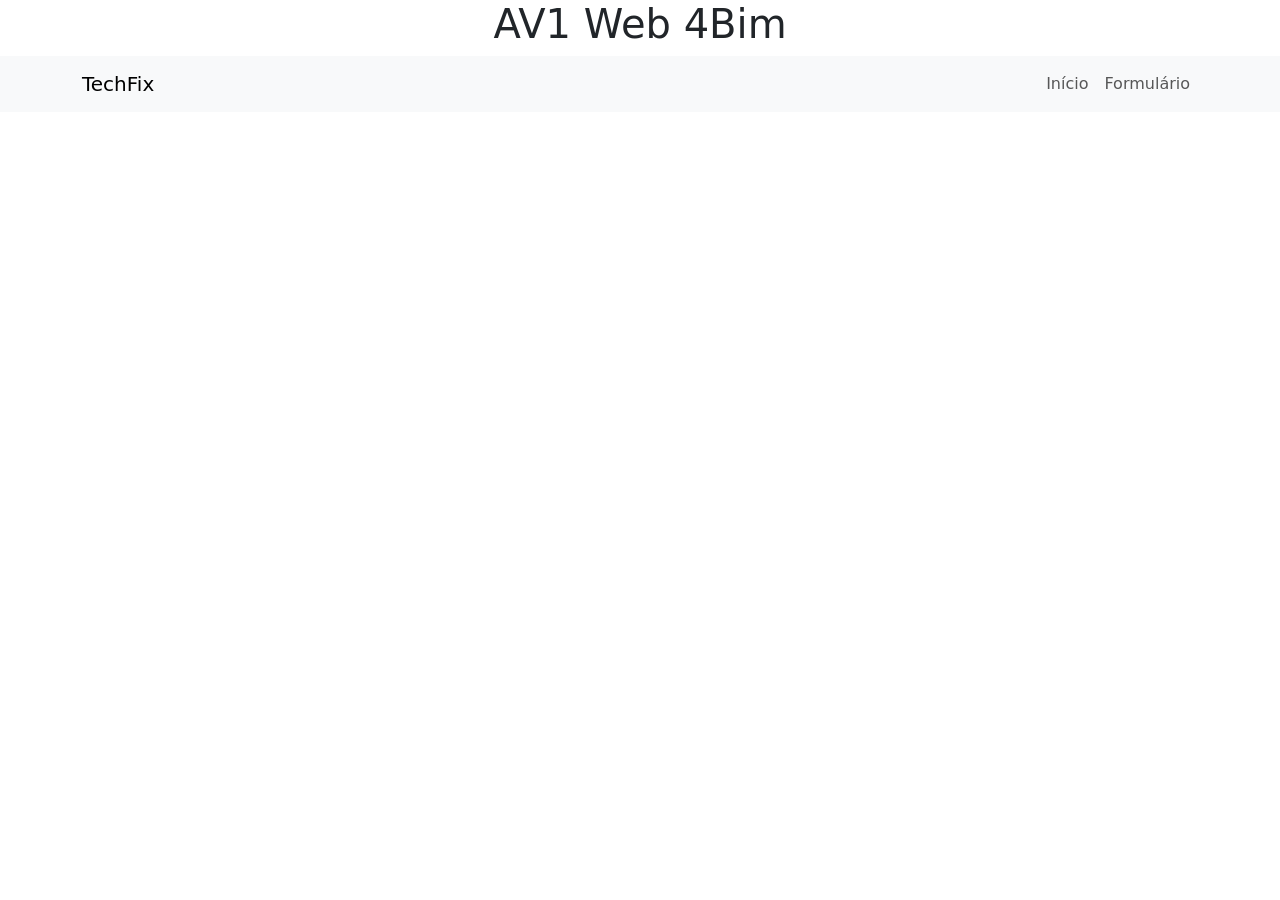
==== html/index.html @ a03c1fba "first commit" ====
<!DOCTYPE html>
<html lang="pt-br">
<head>
  <meta charset="UTF-8">
  <meta name="viewport" content="width=device-width, initial-scale=1.0">
  <title>AV1 Web 4Bim</title>

  <link
      href="https://cdn.jsdelivr.net/npm/bootstrap@5.3.8/dist/css/bootstrap.min.css"
      rel="stylesheet"
      integrity="sha384-sRIl4kxILFvY47J16cr9ZwB07vP4J8+LH7qKQnuqkuIAvNWLzeN8tE5YBujZqJLB"
      crossorigin="anonymous"
    />
    <link rel="stylesheet" href="css/style.css" />
</head>
<body>
  <h1 class="text-center">AV1 Web 4Bim</h1>
  <nav class="navbar navbar-expand-md bg-body-tertiary">
      <div class="container">
        <a class="navbar-brand" href="index.html"> TechFix </a>

        <div class="navbar-nav">
          <a class="nav-link" href="index.html">Início</a>
            <a class="nav-link" href="formulario.html">Formulário</a>
</body>
</html>
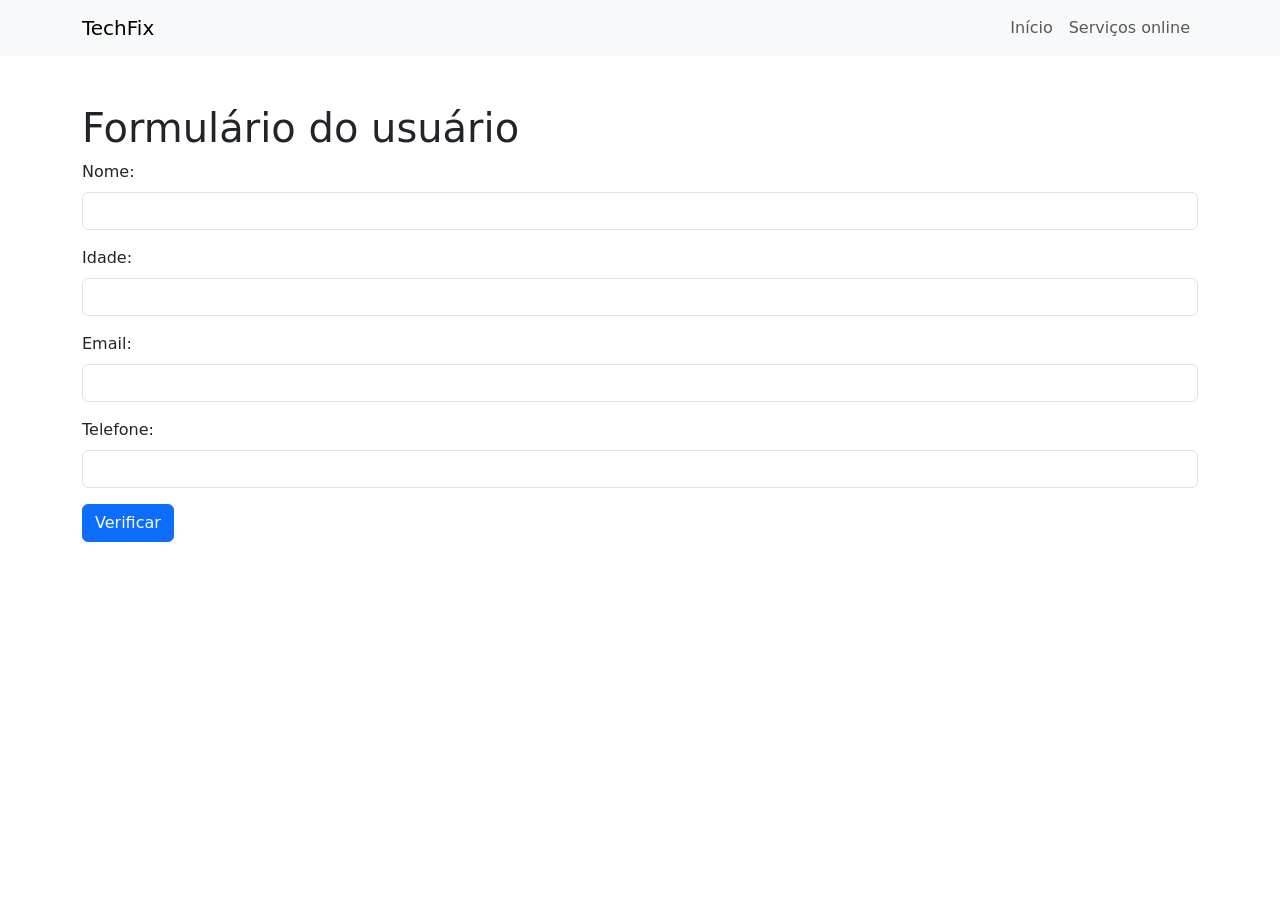
==== commit 32d14904: "av1-part0" ====
--- a/html/index.html
+++ b/html/index.html
@@ -1,26 +1,70 @@
-<!DOCTYPE html>
+<!doctype html>
 <html lang="pt-br">
-<head>
-  <meta charset="UTF-8">
-  <meta name="viewport" content="width=device-width, initial-scale=1.0">
-  <title>AV1 Web 4Bim</title>
+  <head>
+    <meta charset="UTF-8" />
+    <meta name="viewport" content="width=device-width, initial-scale=1.0" />
+    <title>Introdução Javascript</title>
 
-  <link
+    <link
       href="https://cdn.jsdelivr.net/npm/bootstrap@5.3.8/dist/css/bootstrap.min.css"
       rel="stylesheet"
       integrity="sha384-sRIl4kxILFvY47J16cr9ZwB07vP4J8+LH7qKQnuqkuIAvNWLzeN8tE5YBujZqJLB"
       crossorigin="anonymous"
     />
+
     <link rel="stylesheet" href="css/style.css" />
-</head>
-<body>
-  <h1 class="text-center">AV1 Web 4Bim</h1>
-  <nav class="navbar navbar-expand-md bg-body-tertiary">
+  </head>
+  <body>
+    <nav class="navbar navbar-expand-md bg-body-tertiary">
       <div class="container">
         <a class="navbar-brand" href="index.html"> TechFix </a>
 
         <div class="navbar-nav">
           <a class="nav-link" href="index.html">Início</a>
-            <a class="nav-link" href="formulario.html">Formulário</a>
-</body>
+            <a class="nav-link" href="formulario.html">Serviços online</a>
+  </div>
+      </div>
+    </nav>
+    <main class="container mt-5">
+      <h1 id="titulo">Formulário do usuário</h1>
+      <form id="formulario">
+        <div class="mb-3">
+          <label for="nome" class="form-label"> Nome: </label>
+
+          <input type="text" id="nome" class="form-control" />
+        </div>
+
+        <div class="mb-3">
+          <label for="idade" class="form-label"> Idade: </label>
+          <input type="number" id="idade" class="form-control" />
+          
+        </div>  
+            <div class="mb-3">
+            <label for="email" class="form-label"> Email: </label>
+          <input type="email" id="email" class="form-control" />
+          </div>
+          
+          
+          <div class="mb-3">
+            <label for="telefone" class="form-label"> Telefone: </label>
+          <input type="tel" id="telefone" class="form-control" />
+          </div>  
+
+
+            
+        <button id="botao" type="submit" class="btn btn-primary">
+          Verificar
+        </button>
+      </form>
+
+      <p id="resultado" class="alert d-none mt-3"></p>
+    </main>
+
+            <script
+    src="https://cdn.jsdelivr.net/npm/bootstrap@5.3.8/dist/js/bootstrap.bundle.min.js"
+    integrity="sha384-FKyoEForCGlyvwx9Hj09JcYn3nv7wiPVlz7YYwJrWVcXK/BmnVDxM+D2scQbITxI"
+    crossorigin="anonymous"
+    ></script>
+    <script src="js/script.js"></script>
+  </body>
 </html>
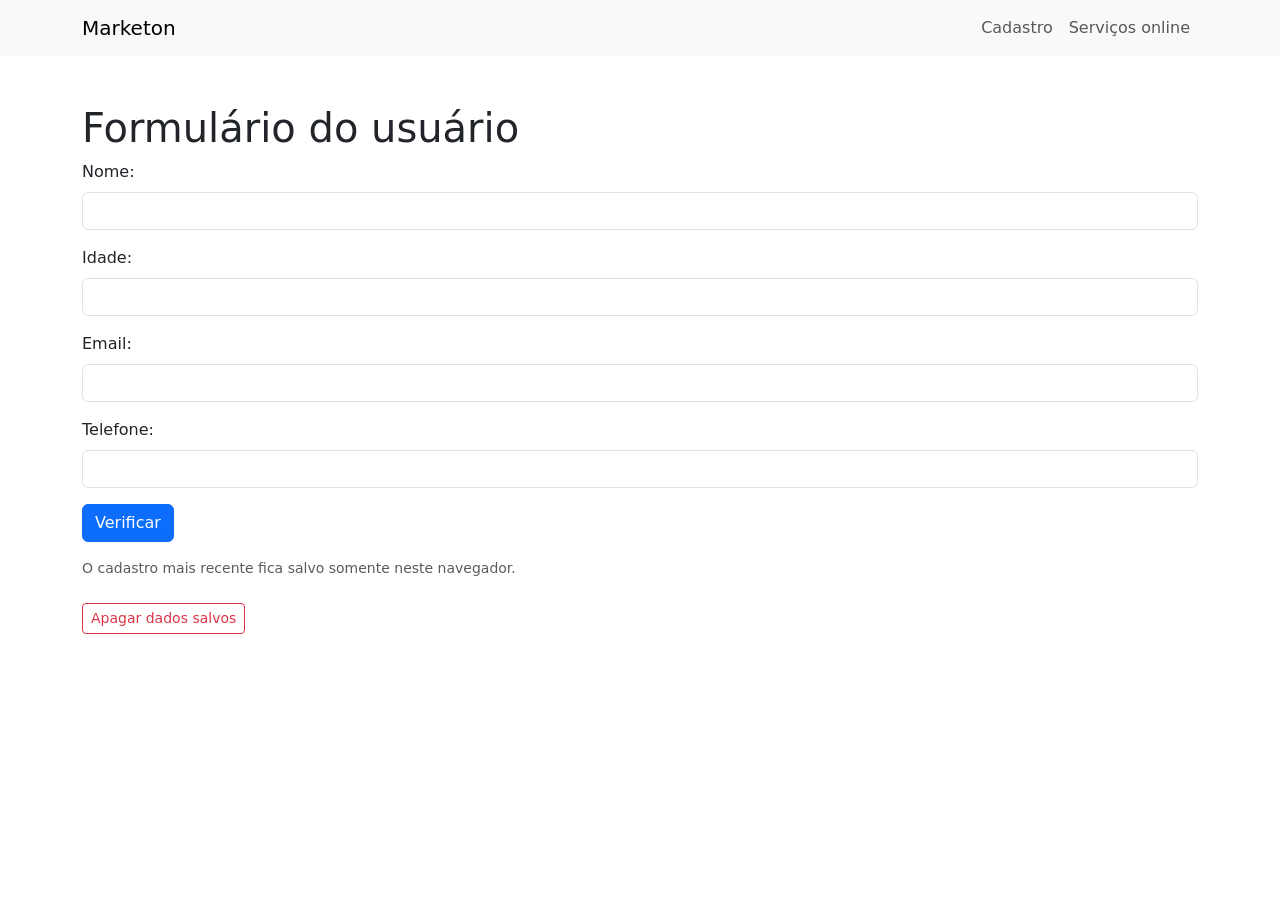
==== commit 126be2df: "av1-part1" ====
--- a/html/index.html
+++ b/html/index.html
@@ -12,17 +12,16 @@
       crossorigin="anonymous"
     />
 
-    <link rel="stylesheet" href="css/style.css" />
   </head>
   <body>
     <nav class="navbar navbar-expand-md bg-body-tertiary">
       <div class="container">
-        <a class="navbar-brand" href="index.html"> TechFix </a>
+        <a class="navbar-brand" href="index.html">Marketon</a>
 
         <div class="navbar-nav">
-          <a class="nav-link" href="index.html">Início</a>
-            <a class="nav-link" href="formulario.html">Serviços online</a>
-  </div>
+          <a class="nav-link" href="index.html">Cadastro</a>
+          <a class="nav-link" href="formulario.html">Serviços online</a>
+        </div>
       </div>
     </nav>
     <main class="container mt-5">
@@ -31,23 +30,23 @@
         <div class="mb-3">
           <label for="nome" class="form-label"> Nome: </label>
 
-          <input type="text" id="nome" class="form-control" />
+          <input type="text" id="nome" class="form-control" required />
         </div>
 
         <div class="mb-3">
           <label for="idade" class="form-label"> Idade: </label>
-          <input type="number" id="idade" class="form-control" />
+          <input type="number" id="idade" class="form-control" min="1" max="120" required />
           
         </div>  
             <div class="mb-3">
             <label for="email" class="form-label"> Email: </label>
-          <input type="email" id="email" class="form-control" />
+          <input type="email" id="email" class="form-control" required />
           </div>
           
           
           <div class="mb-3">
             <label for="telefone" class="form-label"> Telefone: </label>
-          <input type="tel" id="telefone" class="form-control" />
+          <input type="tel" id="telefone" class="form-control" required />
           </div>  
 
 
@@ -57,7 +56,11 @@
         </button>
       </form>
 
-      <p id="resultado" class="alert d-none mt-3"></p>
+      <p id="resultado" class="alert d-none mt-3" role="status" aria-live="polite"></p>
+      <p class="form-text mt-3">O cadastro mais recente fica salvo somente neste navegador.</p>
+      <button id="apagar-dados" type="button" class="btn btn-outline-danger btn-sm mt-2">
+        Apagar dados salvos
+      </button>
     </main>
 
             <script
@@ -65,6 +68,6 @@
     integrity="sha384-FKyoEForCGlyvwx9Hj09JcYn3nv7wiPVlz7YYwJrWVcXK/BmnVDxM+D2scQbITxI"
     crossorigin="anonymous"
     ></script>
-    <script src="js/script.js"></script>
+    <script src="../js/script.js"></script>
   </body>
 </html>
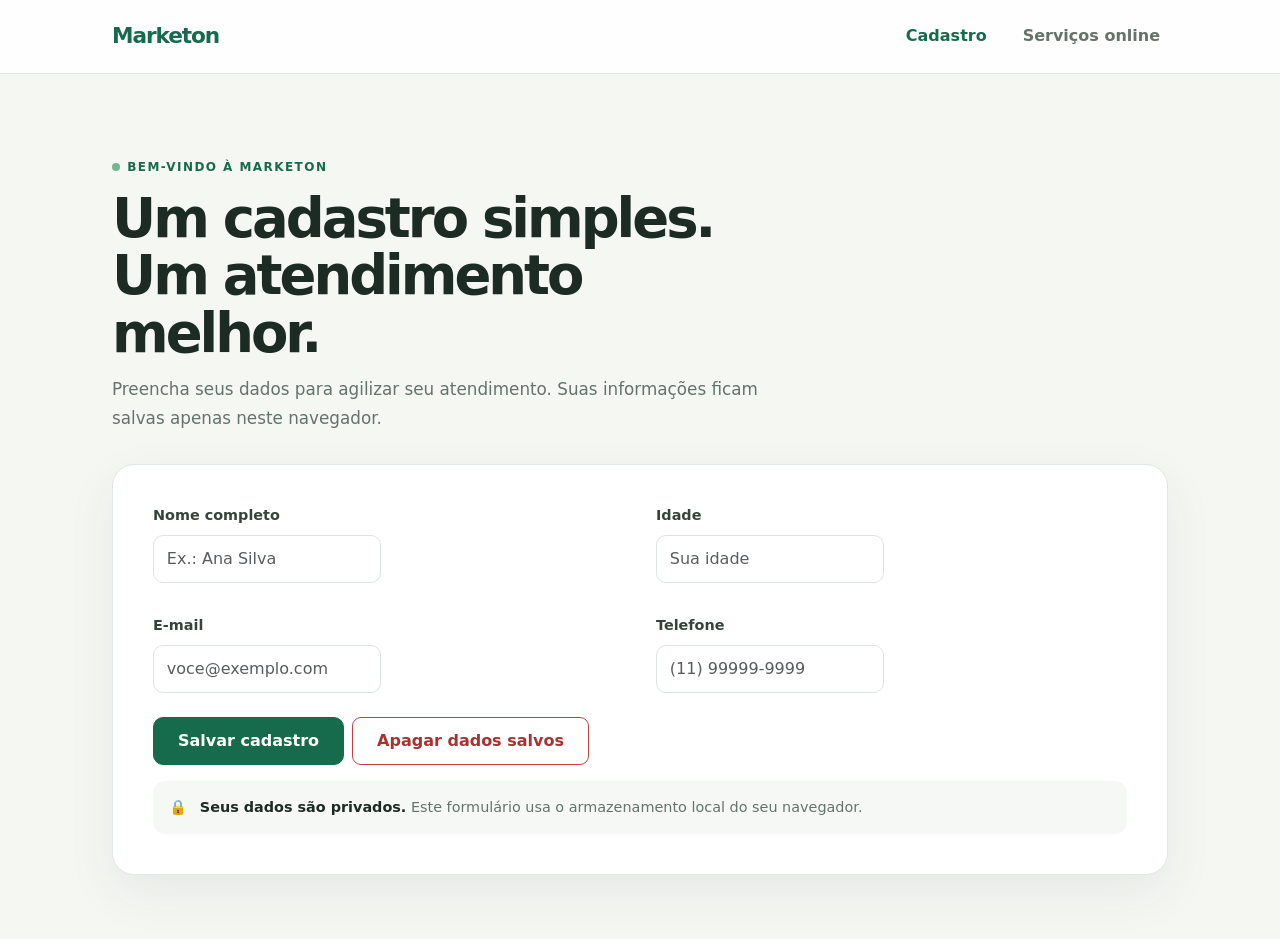
==== commit f0a347c9: "teste-arquivo" ====
--- a/html/index.html
+++ b/html/index.html
@@ -3,7 +3,9 @@
   <head>
     <meta charset="UTF-8" />
     <meta name="viewport" content="width=device-width, initial-scale=1.0" />
-    <title>Introdução Javascript</title>
+    <meta name="theme-color" content="#176b4d" />
+    <meta name="description" content="Faça seu cadastro com a Marketon de forma rápida e segura." />
+    <title>Cadastro | Marketon</title>
 
     <link
       href="https://cdn.jsdelivr.net/npm/bootstrap@5.3.8/dist/css/bootstrap.min.css"
@@ -11,6 +13,7 @@
       integrity="sha384-sRIl4kxILFvY47J16cr9ZwB07vP4J8+LH7qKQnuqkuIAvNWLzeN8tE5YBujZqJLB"
       crossorigin="anonymous"
     />
+    <link rel="stylesheet" href="../style/style.css" />
 
   </head>
   <body>
@@ -19,48 +22,48 @@
         <a class="navbar-brand" href="index.html">Marketon</a>
 
         <div class="navbar-nav">
-          <a class="nav-link" href="index.html">Cadastro</a>
+          <a class="nav-link active" aria-current="page" href="index.html">Cadastro</a>
           <a class="nav-link" href="formulario.html">Serviços online</a>
         </div>
       </div>
     </nav>
-    <main class="container mt-5">
-      <h1 id="titulo">Formulário do usuário</h1>
-      <form id="formulario">
-        <div class="mb-3">
-          <label for="nome" class="form-label"> Nome: </label>
+    <main class="container">
+      <header class="page-intro">
+        <span class="eyebrow">Bem-vindo à Marketon</span>
+        <h1 id="titulo">Um cadastro simples.<br />Um atendimento melhor.</h1>
+        <p>Preencha seus dados para agilizar seu atendimento. Suas informações ficam salvas apenas neste navegador.</p>
+      </header>
 
-          <input type="text" id="nome" class="form-control" required />
+      <section class="content-card" aria-labelledby="titulo">
+        <div class="card-body">
+          <form id="formulario">
+            <div class="row g-3">
+              <div class="col-12 col-md-6">
+                <label for="nome" class="form-label">Nome completo</label>
+                <input type="text" id="nome" name="nome" class="form-control" autocomplete="name" placeholder="Ex.: Ana Silva" required />
+              </div>
+              <div class="col-12 col-md-6">
+                <label for="idade" class="form-label">Idade</label>
+                <input type="number" id="idade" name="idade" class="form-control" min="1" max="120" placeholder="Sua idade" required />
+              </div>
+              <div class="col-12 col-md-6">
+                <label for="email" class="form-label">E-mail</label>
+                <input type="email" id="email" name="email" class="form-control" autocomplete="email" placeholder="voce@exemplo.com" required />
+              </div>
+              <div class="col-12 col-md-6">
+                <label for="telefone" class="form-label">Telefone</label>
+                <input type="tel" id="telefone" name="telefone" class="form-control" autocomplete="tel" placeholder="(11) 99999-9999" required />
+              </div>
+            </div>
+            <div class="d-flex flex-column flex-sm-row gap-2 mt-4">
+              <button id="botao" type="submit" class="btn btn-primary px-4">Salvar cadastro</button>
+              <button id="apagar-dados" type="button" class="btn btn-outline-danger px-4">Apagar dados salvos</button>
+            </div>
+          </form>
+          <p id="resultado" class="alert d-none mt-3 mb-0" role="status" aria-live="polite"></p>
+          <div class="feature-note"><span aria-hidden="true">🔒</span><span><strong>Seus dados são privados.</strong> Este formulário usa o armazenamento local do seu navegador.</span></div>
         </div>
-
-        <div class="mb-3">
-          <label for="idade" class="form-label"> Idade: </label>
-          <input type="number" id="idade" class="form-control" min="1" max="120" required />
-          
-        </div>  
-            <div class="mb-3">
-            <label for="email" class="form-label"> Email: </label>
-          <input type="email" id="email" class="form-control" required />
-          </div>
-          
-          
-          <div class="mb-3">
-            <label for="telefone" class="form-label"> Telefone: </label>
-          <input type="tel" id="telefone" class="form-control" required />
-          </div>  
-
-
-            
-        <button id="botao" type="submit" class="btn btn-primary">
-          Verificar
-        </button>
-      </form>
-
-      <p id="resultado" class="alert d-none mt-3" role="status" aria-live="polite"></p>
-      <p class="form-text mt-3">O cadastro mais recente fica salvo somente neste navegador.</p>
-      <button id="apagar-dados" type="button" class="btn btn-outline-danger btn-sm mt-2">
-        Apagar dados salvos
-      </button>
+      </section>
     </main>
 
             <script
--- a/style/style.css
+++ b/style/style.css
@@ -0,0 +1,156 @@
+:root {
+  color-scheme: light;
+  --ink: #1d2b25;
+  --muted: #64736b;
+  --brand: #176b4d;
+  --brand-dark: #10513a;
+  --brand-soft: #e7f2eb;
+  --canvas: #f5f7f3;
+  --line: #e1e8e1;
+  --white: #fff;
+}
+
+* { box-sizing: border-box; }
+
+.container { width: min(100% - 2rem, 1080px); margin-right: auto; margin-left: auto; }
+.navbar .container { display: flex; align-items: center; justify-content: space-between; }
+.navbar-nav { display: flex; gap: 1.25rem; }
+.navbar-brand, .nav-link { text-decoration: none; }
+.form-label { display: block; }
+.mb-3 { margin-bottom: 1rem; }
+.mt-2 { margin-top: .5rem; }
+.form-text { color: var(--muted); font-size: .88rem; }
+.row { display: grid; grid-template-columns: repeat(12, minmax(0, 1fr)); gap: 1rem; }
+.col-12 { grid-column: span 12; }
+.d-flex { display: flex; }
+.flex-column { flex-direction: column; }
+.gap-2 { gap: .5rem; }
+.px-4 { padding-right: 1.5rem; padding-left: 1.5rem; }
+.mt-3 { margin-top: 1rem; }
+.mt-4 { margin-top: 1.5rem; }
+.mb-0 { margin-bottom: 0; }
+.d-none { display: none !important; }
+.text-decoration-none { text-decoration: none; }
+
+button, input, select { font: inherit; }
+button { cursor: pointer; }
+
+body {
+  min-height: 100vh;
+  margin: 0;
+  background: var(--canvas);
+  color: var(--ink);
+  font-family: Inter, ui-sans-serif, system-ui, -apple-system, "Segoe UI", sans-serif;
+}
+
+.navbar {
+  min-height: 74px;
+  background: rgba(255, 255, 255, .94) !important;
+  border-bottom: 1px solid var(--line);
+}
+
+.navbar-brand {
+  color: var(--brand) !important;
+  font-size: 1.35rem;
+  font-weight: 800;
+  letter-spacing: -.05em;
+}
+
+.nav-link { color: var(--muted); font-weight: 600; }
+.nav-link:hover, .nav-link.active { color: var(--brand) !important; }
+
+main.container { max-width: 1080px; padding-top: clamp(2.5rem, 7vw, 5rem); padding-bottom: 4rem; }
+
+.page-intro { max-width: 650px; margin-bottom: 2rem; }
+.eyebrow {
+  display: inline-flex;
+  align-items: center;
+  gap: .45rem;
+  margin-bottom: .85rem;
+  color: var(--brand);
+  font-size: .75rem;
+  font-weight: 800;
+  letter-spacing: .12em;
+  text-transform: uppercase;
+}
+.eyebrow::before { width: 8px; height: 8px; border-radius: 50%; background: #71b88e; content: ""; }
+
+h1 { margin-bottom: .8rem; font-size: clamp(2rem, 5vw, 3.4rem); font-weight: 800; letter-spacing: -.055em; line-height: 1.06; }
+.page-intro p { margin: 0; color: var(--muted); font-size: 1.05rem; line-height: 1.7; }
+
+.content-card {
+  overflow: hidden;
+  border: 1px solid var(--line);
+  border-radius: 22px;
+  background: var(--white);
+  box-shadow: 0 18px 50px rgba(27, 55, 39, .07);
+}
+.card-body { padding: clamp(1.25rem, 4vw, 2.5rem); }
+.form-label { margin-bottom: .5rem; color: #34443b; font-size: .9rem; font-weight: 700; }
+.form-control, .form-select { width: 100%; min-height: 48px; padding: .65rem .8rem; border: 1px solid #dce5dd; border-radius: 10px; background: var(--white); color: var(--ink); }
+.form-control:focus, .form-select:focus { border-color: #5da77c; box-shadow: 0 0 0 .22rem rgba(23, 107, 77, .12); }
+
+.btn-primary {
+  display: inline-flex;
+  align-items: center;
+  justify-content: center;
+  min-height: 48px;
+  padding: .65rem 1rem;
+  border-color: var(--brand);
+  border-radius: 10px;
+  background: var(--brand);
+  color: var(--white);
+  font-weight: 700;
+}
+.btn-primary:hover, .btn-primary:focus { border-color: var(--brand-dark); background: var(--brand-dark); }
+.btn-outline-danger, .btn-outline-success { min-height: 48px; padding: .65rem 1rem; border: 1px solid; border-radius: 9px; background: transparent; font-weight: 700; }
+.btn-outline-danger { border-color: #c24141; color: #a83232; }
+.btn-outline-success { border-color: var(--brand); color: var(--brand); }
+
+.summary-panel {
+  display: flex;
+  align-items: center;
+  justify-content: space-between;
+  gap: 1rem;
+  margin: 1.25rem 0;
+  padding: 1rem 1.15rem;
+  border: 1px solid #d5e8dc;
+  border-radius: 12px;
+  background: var(--brand-soft);
+}
+.summary-label { display: block; color: var(--muted); font-size: .8rem; font-weight: 700; }
+.summary-value { color: var(--brand-dark); font-size: clamp(1.25rem, 4vw, 1.7rem); font-weight: 800; letter-spacing: -.04em; }
+.helper-text { color: var(--muted); font-size: .88rem; }
+
+.feature-note {
+  display: flex;
+  gap: .8rem;
+  align-items: flex-start;
+  margin-top: 1rem;
+  padding: 1rem;
+  border-radius: 12px;
+  background: #f6f8f5;
+  color: var(--muted);
+  font-size: .9rem;
+}
+.feature-note strong { color: var(--ink); }
+
+.alert { padding: .9rem 1rem; border: 1px solid transparent; border-radius: 12px; }
+.alert-success { border-color: #b7dfc5; background: #eaf6ee; color: #155c39; }
+.alert-danger { border-color: #f0c3c3; background: #fff0f0; color: #8d2929; }
+:focus-visible { outline: 3px solid rgba(23, 107, 77, .35); outline-offset: 3px; }
+
+@media (max-width: 575.98px) {
+  .navbar .container { align-items: flex-start; flex-direction: column; padding-top: .75rem; padding-bottom: .65rem; }
+  .navbar-nav { flex-direction: row; gap: .75rem; }
+  .nav-link { padding: .45rem 0; font-size: .9rem; }
+  main.container { padding-top: 2.5rem; }
+  .summary-panel { align-items: flex-start; flex-direction: column; gap: .2rem; }
+}
+
+@media (min-width: 576px) {
+  .col-md-4 { grid-column: span 4; }
+  .col-md-6 { grid-column: span 6; }
+  .col-md-8 { grid-column: span 8; }
+  .flex-sm-row { flex-direction: row; }
+}
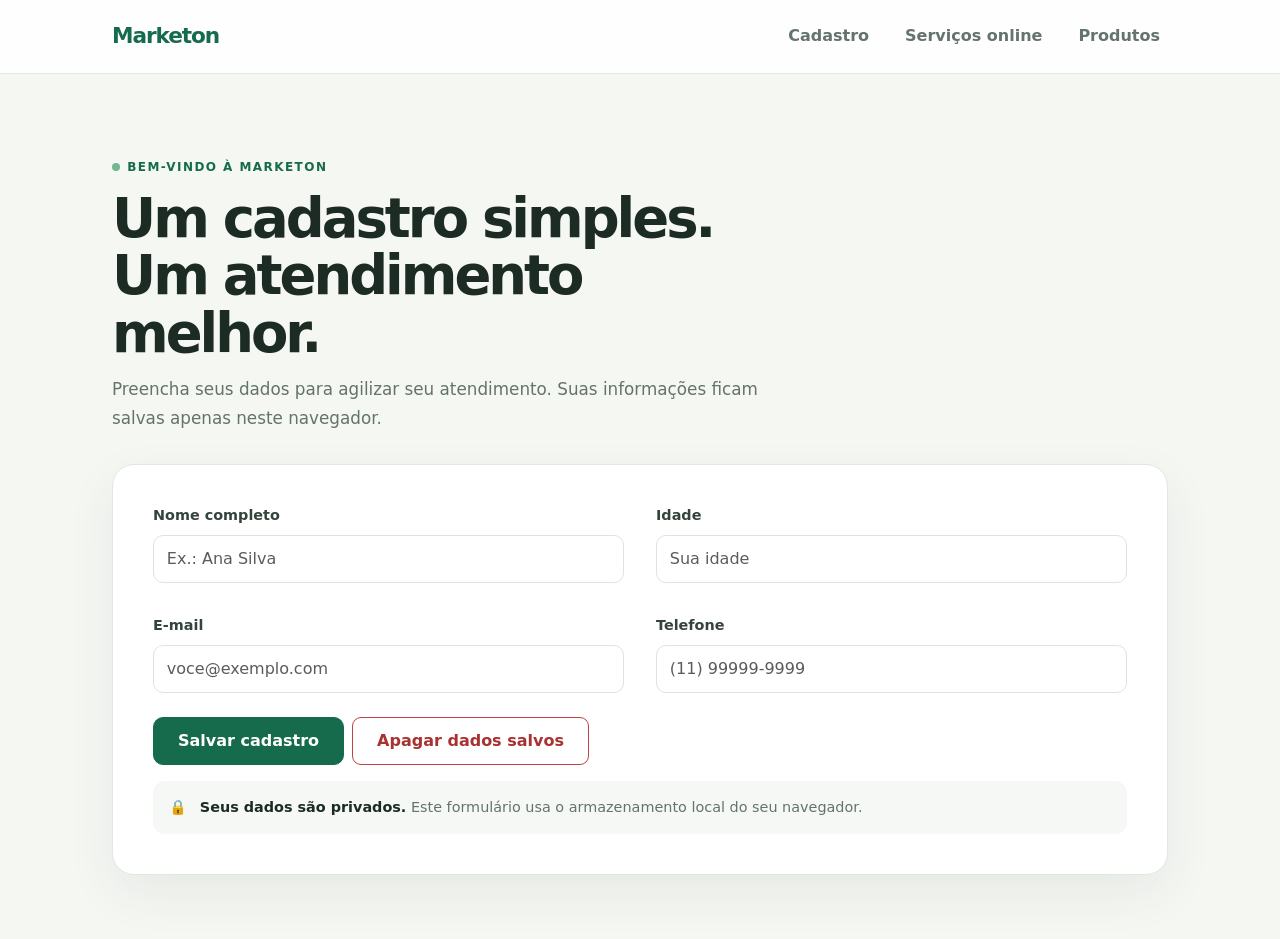
==== commit d992f0a1: "av1-parte-3" ====
--- a/html/index.html
+++ b/html/index.html
@@ -22,8 +22,9 @@
         <a class="navbar-brand" href="index.html">Marketon</a>
 
         <div class="navbar-nav">
-          <a class="nav-link active" aria-current="page" href="index.html">Cadastro</a>
+          <a class="nav-link" href="index.html">Cadastro</a>
           <a class="nav-link" href="formulario.html">Serviços online</a>
+          <a class="nav-link" href="produto.html">Produtos</a>
         </div>
       </div>
     </nav>
--- a/style/style.css
+++ b/style/style.css
@@ -134,6 +134,7 @@
   font-size: .9rem;
 }
 .feature-note strong { color: var(--ink); }
+.catalog-empty { grid-column: 1 / -1; }
 
 .alert { padding: .9rem 1rem; border: 1px solid transparent; border-radius: 12px; }
 .alert-success { border-color: #b7dfc5; background: #eaf6ee; color: #155c39; }
@@ -149,8 +150,8 @@
 }
 
 @media (min-width: 576px) {
-  .col-md-4 { grid-column: span 4; }
-  .col-md-6 { grid-column: span 6; }
-  .col-md-8 { grid-column: span 8; }
+  .col-md-4 { grid-column: span 4; width: auto; }
+  .col-md-6 { grid-column: span 6; width: auto; }
+  .col-md-8 { grid-column: span 8; width: auto; }
   .flex-sm-row { flex-direction: row; }
 }
